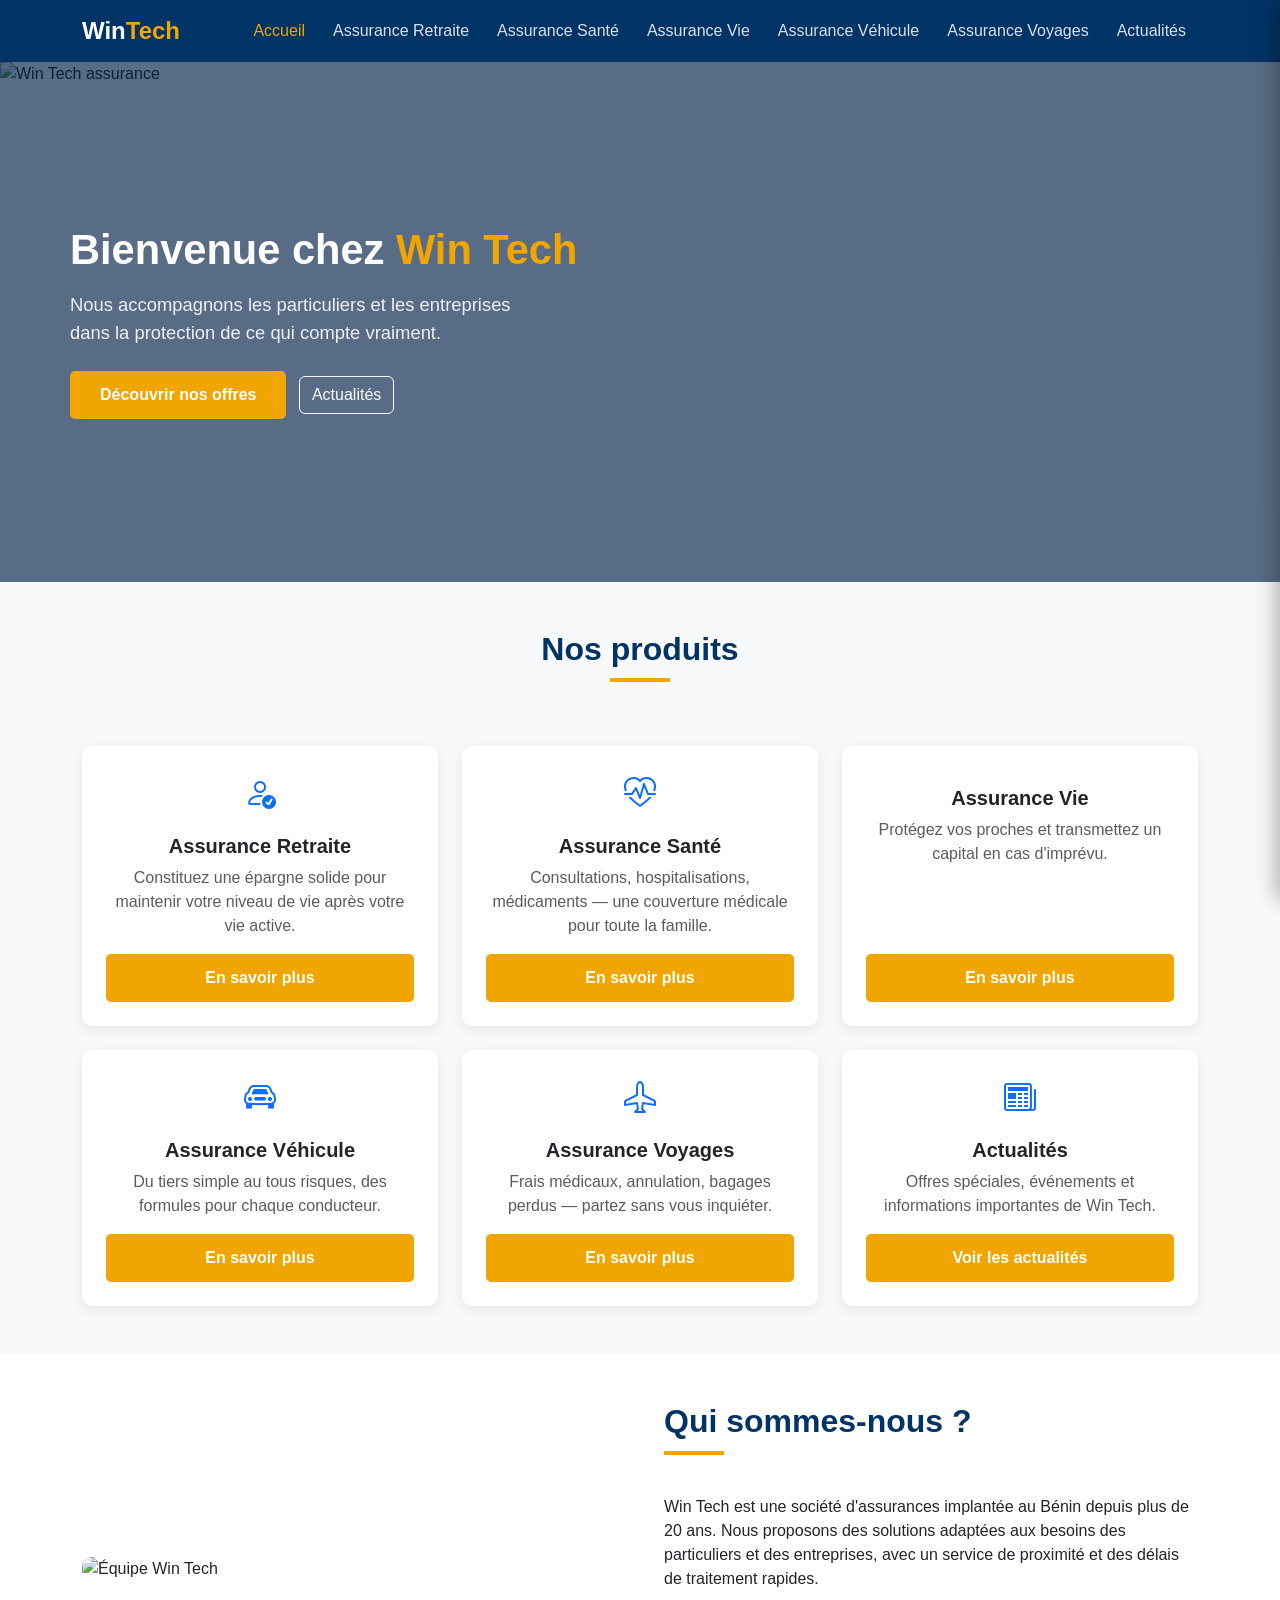
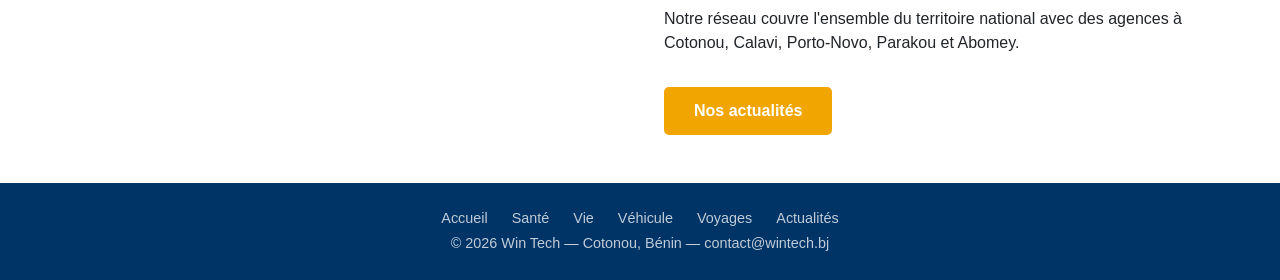
==== win-tech/index.html @ 6bd23926 "first commit" ====
<!DOCTYPE html>
<html lang="fr">
<head>
  <meta charset="UTF-8"/>
  <meta name="viewport" content="width=device-width, initial-scale=1.0"/>
  <title>Win Tech - Accueil</title>
  <link href="https://cdn.jsdelivr.net/npm/bootstrap@5.3.0/dist/css/bootstrap.min.css" rel="stylesheet"/>
  <link href="https://cdn.jsdelivr.net/npm/bootstrap-icons@1.10.5/font/bootstrap-icons.css" rel="stylesheet"/>
  <link href="css/style.css" rel="stylesheet"/>
</head>
<body>

  <nav class="navbar navbar-dark py-2">
    <div class="container d-flex align-items-center justify-content-between">
      <a class="navbar-brand" href="index.html">Win<span>Tech</span></a>
      <ul class="desktop-nav ms-auto">
        <li><a class="nav-link" href="index.html">Accueil</a></li>
        <li><a class="nav-link" href="retraite.html">Assurance Retraite</a></li>
        <li><a class="nav-link" href="sante.html">Assurance Santé</a></li>
        <li><a class="nav-link" href="vie.html">Assurance Vie</a></li>
        <li><a class="nav-link" href="vehicule.html">Assurance Véhicule</a></li>
        <li><a class="nav-link" href="voyages.html">Assurance Voyages</a></li>
        <li><a class="nav-link" href="actualites.html">Actualités</a></li>
      </ul>
      <button class="burger-btn" id="burgerBtn" aria-label="Menu">
        <span></span><span></span><span></span>
      </button>
    </div>
  </nav>

  <div class="drawer-overlay" id="drawerOverlay"></div>
  <div class="drawer" id="mobileDrawer">
    <div class="drawer-header">
      <a href="index.html" class="brand">Win<span>Tech</span></a>
      <button class="drawer-close" id="drawerClose">&#10005;</button>
    </div>
    <ul class="drawer-nav">
      <li><a href="index.html">Accueil</a></li>
      <li><a href="retraite.html">Assurance Retraite</a></li>
      <li><a href="sante.html">Assurance Santé</a></li>
      <li><a href="vie.html">Assurance Vie</a></li>
      <li><a href="vehicule.html">Assurance Véhicule</a></li>
      <li><a href="voyages.html">Assurance Voyages</a></li>
      <li><a href="actualites.html">Actualités</a></li>
    </ul>
  </div>

  <!-- HERO -->
  <section class="hero">
    <img src="images/hero-accueil.jpg" alt="Win Tech assurance" class="hero-bg"/>
    <div class="hero-overlay"></div>
    <div class="container hero-content">
      <h1>Bienvenue chez <span style="color:var(--accent)">Win Tech</span></h1>
      <p class="mt-3 mb-4">Nous accompagnons les particuliers et les entreprises<br/>dans la protection de ce qui compte vraiment.</p>
      <a href="sante.html" class="btn btn-accent me-2">Découvrir nos offres</a>
      <a href="actualites.html" class="btn btn-outline-light">Actualités</a>
    </div>
  </section>

  <!-- NOS PRODUITS -->
  <section class="py-5 bg-light">
    <div class="container text-center">
      <h2 class="section-title">Nos produits</h2>
      <div class="row g-4 mt-2">

        <div class="col-md-4 fade-in">
          <div class="card p-4 h-100">
            <i class="bi bi-person-check fs-2 text-primary mb-3"></i>
            <h5 class="fw-bold">Assurance Retraite</h5>
            <p class="text-muted">Constituez une épargne solide pour maintenir votre niveau de vie après votre vie active.</p>
            <a href="retraite.html" class="btn btn-accent mt-auto">En savoir plus</a>
          </div>
        </div>

        <div class="col-md-4 fade-in">
          <div class="card p-4 h-100">
            <i class="bi bi-heart-pulse fs-2 text-primary mb-3"></i>
            <h5 class="fw-bold">Assurance Santé</h5>
            <p class="text-muted">Consultations, hospitalisations, médicaments — une couverture médicale pour toute la famille.</p>
            <a href="sante.html" class="btn btn-accent mt-auto">En savoir plus</a>
          </div>
        </div>

        <div class="col-md-4 fade-in">
          <div class="card p-4 h-100">
            <i class="bi bi-shield-heart fs-2 text-primary mb-3"></i>
            <h5 class="fw-bold">Assurance Vie</h5>
            <p class="text-muted">Protégez vos proches et transmettez un capital en cas d'imprévu.</p>
            <a href="vie.html" class="btn btn-accent mt-auto">En savoir plus</a>
          </div>
        </div>

        <div class="col-md-4 fade-in">
          <div class="card p-4 h-100">
            <i class="bi bi-car-front fs-2 text-primary mb-3"></i>
            <h5 class="fw-bold">Assurance Véhicule</h5>
            <p class="text-muted">Du tiers simple au tous risques, des formules pour chaque conducteur.</p>
            <a href="vehicule.html" class="btn btn-accent mt-auto">En savoir plus</a>
          </div>
        </div>

        <div class="col-md-4 fade-in">
          <div class="card p-4 h-100">
            <i class="bi bi-airplane fs-2 text-primary mb-3"></i>
            <h5 class="fw-bold">Assurance Voyages</h5>
            <p class="text-muted">Frais médicaux, annulation, bagages perdus — partez sans vous inquiéter.</p>
            <a href="voyages.html" class="btn btn-accent mt-auto">En savoir plus</a>
          </div>
        </div>

        <div class="col-md-4 fade-in">
          <div class="card p-4 h-100">
            <i class="bi bi-newspaper fs-2 text-primary mb-3"></i>
            <h5 class="fw-bold">Actualités</h5>
            <p class="text-muted">Offres spéciales, événements et informations importantes de Win Tech.</p>
            <a href="actualites.html" class="btn btn-accent mt-auto">Voir les actualités</a>
          </div>
        </div>

      </div>
    </div>
  </section>

  <!-- A PROPOS -->
  <section class="py-5">
    <div class="container">
      <div class="row align-items-center g-5">
        <div class="col-md-6 fade-in">
          <img src="images/about.jpg" alt="Équipe Win Tech" class="section-img"/>
        </div>
        <div class="col-md-6 fade-in">
          <h2 class="section-title text-start">Qui sommes-nous ?</h2>
          <p>Win Tech est une société d'assurances implantée au Bénin depuis plus de 20 ans. Nous proposons des solutions adaptées aux besoins des particuliers et des entreprises, avec un service de proximité et des délais de traitement rapides.</p>
          <p class="mt-3">Notre réseau couvre l'ensemble du territoire national avec des agences à Cotonou, Calavi, Porto-Novo, Parakou et Abomey.</p>
          <a href="actualites.html" class="btn btn-accent mt-3">Nos actualités</a>
        </div>
      </div>
    </div>
  </section>

  <footer>
    <div class="container">
      <p class="mb-1">
        <a href="index.html">Accueil</a>
        <a href="sante.html">Santé</a>
        <a href="vie.html">Vie</a>
        <a href="vehicule.html">Véhicule</a>
        <a href="voyages.html">Voyages</a>
        <a href="actualites.html">Actualités</a>
      </p>
      <p class="mb-0">&copy; 2026 Win Tech — Cotonou, Bénin — contact@wintech.bj</p>
    </div>
  </footer>

  <button id="scrollTop" class="btn btn-accent" style="display:none;position:fixed;bottom:30px;right:30px;z-index:999;">
    <i class="bi bi-arrow-up"></i>
  </button>

  <script src="https://cdn.jsdelivr.net/npm/bootstrap@5.3.0/dist/js/bootstrap.bundle.min.js"></script>
  <script src="js/main.js"></script>
</body>
</html>
---- win-tech/css/style.css ----
:root {
  --primary: #003366;
  --secondary: #0077b6;
  --accent: #f0a500;
  --light: #f8f9fa;
  --dark: #212529;
}

body {
  font-family: 'Segoe UI', sans-serif;
  color: var(--dark);
}

/* NAVBAR */
.navbar {
  background-color: var(--primary) !important;
  position: relative;
  z-index: 1000;
}

.navbar-brand {
  font-weight: 700;
  font-size: 1.5rem;
  color: white !important;
}

.navbar-brand span {
  color: var(--accent);
}

/* Burger button */
.burger-btn {
  background: none;
  border: none;
  cursor: pointer;
  display: flex;
  flex-direction: column;
  justify-content: center;
  gap: 5px;
  padding: 6px;
  width: 40px;
  height: 40px;
}

.burger-btn span {
  display: block;
  height: 2px;
  background: white;
  border-radius: 2px;
  transition: transform 0.35s ease, opacity 0.25s ease, width 0.3s ease;
  transform-origin: center;
}

.burger-btn span:nth-child(1) { width: 24px; }
.burger-btn span:nth-child(2) { width: 18px; }
.burger-btn span:nth-child(3) { width: 24px; }

.burger-btn.open span:nth-child(1) {
  transform: translateY(7px) rotate(45deg);
  width: 24px;
}
.burger-btn.open span:nth-child(2) {
  opacity: 0;
  transform: scaleX(0);
}
.burger-btn.open span:nth-child(3) {
  transform: translateY(-7px) rotate(-45deg);
  width: 24px;
}

/* Desktop nav links */
.desktop-nav {
  display: flex;
  gap: 4px;
  list-style: none;
  margin: 0;
  padding: 0;
}

.desktop-nav .nav-link {
  color: rgba(255,255,255,0.85) !important;
  font-weight: 500;
  transition: color 0.2s;
  padding: 8px 12px;
}

.desktop-nav .nav-link:hover,
.desktop-nav .nav-link.active {
  color: var(--accent) !important;
}

/* DRAWER */
.drawer-overlay {
  position: fixed;
  inset: 0;
  background: rgba(0,0,0,0.5);
  z-index: 1100;
  opacity: 0;
  pointer-events: none;
  transition: opacity 0.35s ease;
}

.drawer-overlay.active {
  opacity: 1;
  pointer-events: all;
}

.drawer {
  position: fixed;
  top: 0;
  right: 0;
  width: 280px;
  height: 100%;
  background: var(--primary);
  z-index: 1200;
  transform: translateX(100%);
  transition: transform 0.4s cubic-bezier(0.4, 0, 0.2, 1);
  display: flex;
  flex-direction: column;
  padding: 0;
  box-shadow: -4px 0 20px rgba(0,0,0,0.3);
}

.drawer.open {
  transform: translateX(0);
}

.drawer-header {
  display: flex;
  align-items: center;
  justify-content: space-between;
  padding: 18px 20px;
  border-bottom: 1px solid rgba(255,255,255,0.1);
}

.drawer-header .brand {
  font-size: 1.3rem;
  font-weight: 700;
  color: white;
  text-decoration: none;
}

.drawer-header .brand span {
  color: var(--accent);
}

.drawer-close {
  background: none;
  border: none;
  color: white;
  font-size: 1.5rem;
  cursor: pointer;
  line-height: 1;
  padding: 4px 8px;
  border-radius: 4px;
  transition: background 0.2s;
}

.drawer-close:hover {
  background: rgba(255,255,255,0.1);
}

.drawer-nav {
  list-style: none;
  margin: 0;
  padding: 16px 0;
  flex: 1;
  overflow-y: auto;
}

.drawer-nav li {
  opacity: 0;
  transform: translateX(30px);
  transition: opacity 0.3s ease, transform 0.3s ease;
}

.drawer.open .drawer-nav li:nth-child(1) { transition-delay: 0.05s; opacity: 1; transform: translateX(0); }
.drawer.open .drawer-nav li:nth-child(2) { transition-delay: 0.10s; opacity: 1; transform: translateX(0); }
.drawer.open .drawer-nav li:nth-child(3) { transition-delay: 0.15s; opacity: 1; transform: translateX(0); }
.drawer.open .drawer-nav li:nth-child(4) { transition-delay: 0.20s; opacity: 1; transform: translateX(0); }
.drawer.open .drawer-nav li:nth-child(5) { transition-delay: 0.25s; opacity: 1; transform: translateX(0); }
.drawer.open .drawer-nav li:nth-child(6) { transition-delay: 0.30s; opacity: 1; transform: translateX(0); }
.drawer.open .drawer-nav li:nth-child(7) { transition-delay: 0.35s; opacity: 1; transform: translateX(0); }

.drawer-nav a {
  display: flex;
  align-items: center;
  padding: 14px 24px;
  color: rgba(255,255,255,0.85);
  text-decoration: none;
  font-weight: 500;
  font-size: 1rem;
  transition: background 0.2s, color 0.2s, padding-left 0.2s;
  border-left: 3px solid transparent;
}

.drawer-nav a:hover,
.drawer-nav a.active {
  background: rgba(255,255,255,0.07);
  color: var(--accent);
  border-left-color: var(--accent);
  padding-left: 30px;
}

@media (min-width: 992px) {
  .burger-btn { display: none; }
  .desktop-nav { display: flex !important; }
}

@media (max-width: 991px) {
  .desktop-nav { display: none !important; }
  .burger-btn { display: flex; }
}

/* HERO */
.hero {
  position: relative;
  min-height: 520px;
  display: flex;
  align-items: center;
  overflow: hidden;
}

.hero img.hero-bg {
  position: absolute;
  inset: 0;
  width: 100%;
  height: 100%;
  object-fit: cover;
  z-index: 0;
}

.hero-overlay {
  position: absolute;
  inset: 0;
  background: rgba(0, 30, 70, 0.65);
  z-index: 1;
}

.hero-content {
  position: relative;
  z-index: 2;
  color: white;
  padding: 80px 0;
}

.hero-content h1 {
  font-size: 2.6rem;
  font-weight: 700;
}

.hero-content p {
  font-size: 1.15rem;
  opacity: 0.9;
}

/* PAGE HEADER */
.page-header {
  position: relative;
  min-height: 280px;
  display: flex;
  align-items: center;
  overflow: hidden;
}

.page-header img.header-bg {
  position: absolute;
  inset: 0;
  width: 100%;
  height: 100%;
  object-fit: cover;
  z-index: 0;
}

.page-header-overlay {
  position: absolute;
  inset: 0;
  background: rgba(0, 30, 70, 0.70);
  z-index: 1;
}

.page-header-content {
  position: relative;
  z-index: 2;
  color: white;
  padding: 50px 0 30px;
}

.page-header-content h1 {
  font-size: 2.2rem;
  font-weight: 700;
}

/* BOUTONS */
.btn-accent {
  background-color: var(--accent);
  color: white;
  border: none;
  padding: 12px 30px;
  font-weight: 600;
  border-radius: 5px;
  transition: background-color 0.2s, color 0.2s;
}

.btn-accent:hover {
  background-color: #c98400;
  color: white;
}

/* SECTION IMAGE + TEXTE */
.section-img {
  width: 100%;
  height: 340px;
  object-fit: cover;
  border-radius: 10px;
}

/* CARDS */
.card {
  border: none;
  box-shadow: 0 4px 15px rgba(0,0,0,0.08);
  transition: transform 0.2s, box-shadow 0.2s;
  border-radius: 10px;
}

.card:hover {
  transform: translateY(-5px);
  box-shadow: 0 8px 25px rgba(0,0,0,0.15);
}

/* SECTION TITLE */
.section-title {
  color: var(--primary);
  font-weight: 700;
  position: relative;
  margin-bottom: 40px;
}

.section-title::after {
  content: '';
  display: block;
  width: 60px;
  height: 4px;
  background: var(--accent);
  margin: 10px auto 0;
}

.section-title.text-start::after {
  margin-left: 0;
}

/* ACTUALITES */
.news-card .badge {
  background-color: var(--accent);
  color: white;
}

.news-date {
  color: #888;
  font-size: 0.85rem;
}

/* FOOTER */
footer {
  background-color: var(--primary);
  color: rgba(255,255,255,0.75);
  padding: 25px 0;
  text-align: center;
  font-size: 0.9rem;
}

footer a {
  color: rgba(255,255,255,0.75);
  text-decoration: none;
  margin: 0 10px;
  transition: color 0.2s;
}

footer a:hover {
  color: var(--accent);
}

/* ANIMATIONS */
.fade-in {
  opacity: 0;
  transform: translateY(30px);
  transition: opacity 0.6s ease, transform 0.6s ease;
}

.fade-in.visible {
  opacity: 1;
  transform: translateY(0);
}
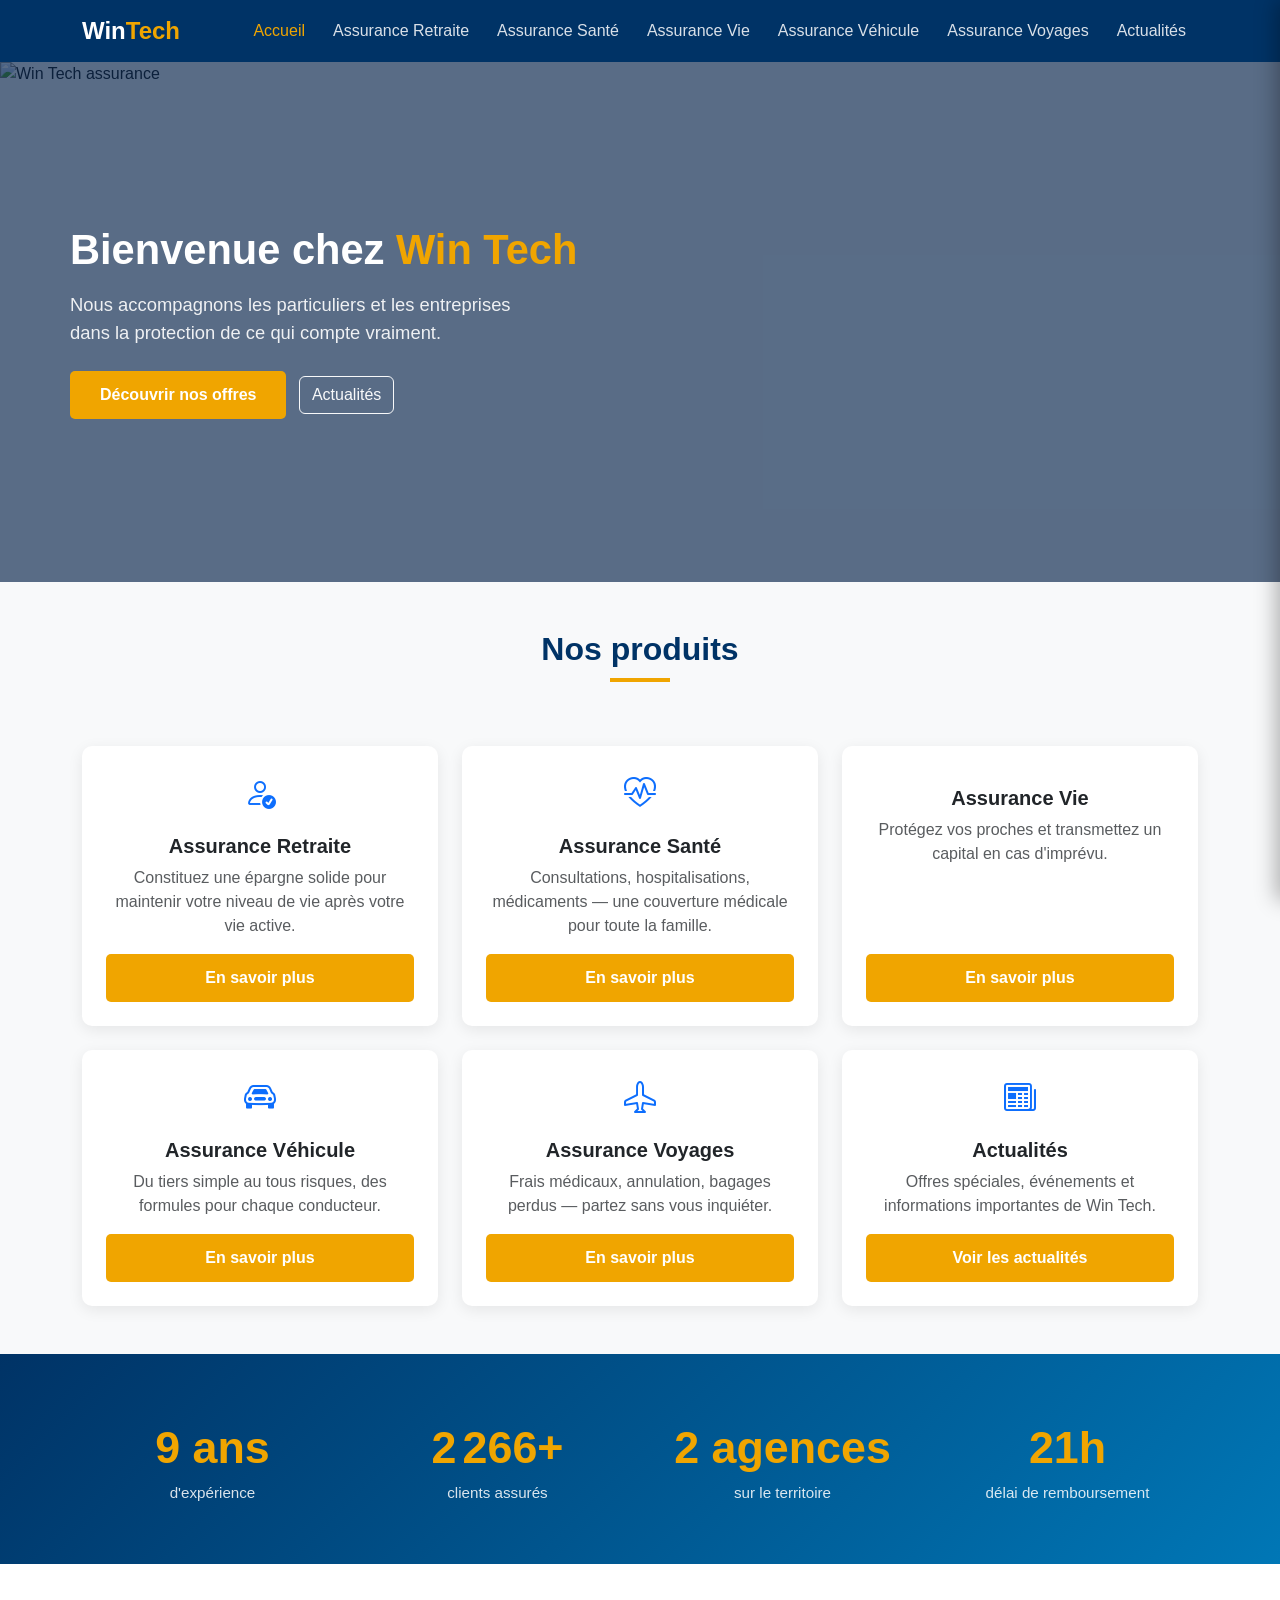
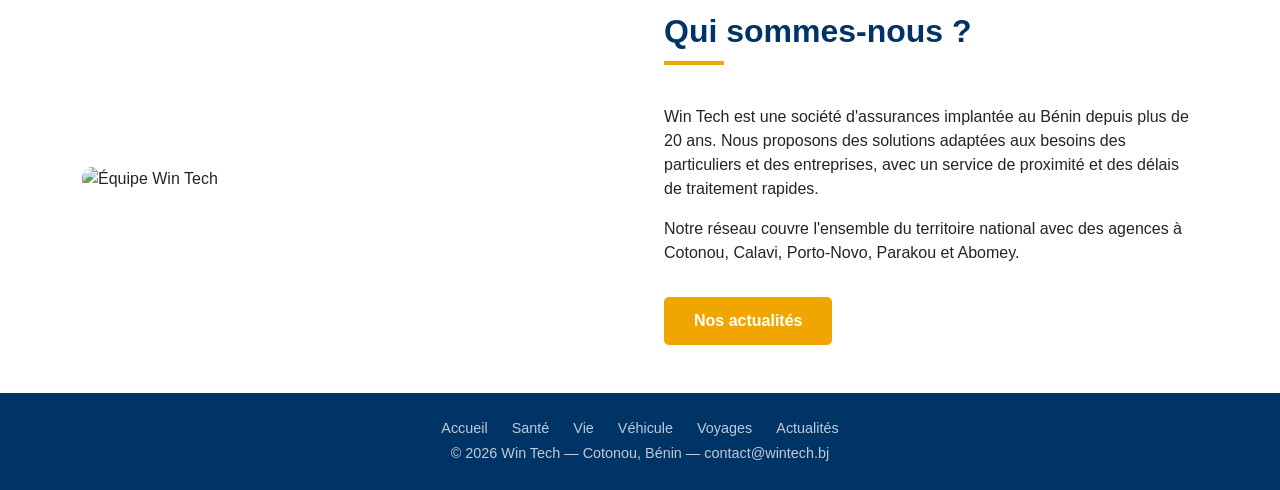
==== commit 9689e084: "mise à jour" ====
--- a/win-tech/index.html
+++ b/win-tech/index.html
@@ -1,4 +1,4 @@
-<!DOCTYPE html>
+﻿<!DOCTYPE html>
 <html lang="fr">
 <head>
   <meta charset="UTF-8"/>
@@ -121,6 +121,30 @@
     </div>
   </section>
 
+  <!-- COMPTEURS -->
+  <section class="stats-section">
+    <div class="container text-center">
+      <div class="row g-4">
+        <div class="col-6 col-md-3 stat-item slide-up">
+          <span class="counter" data-target="20" data-suffix=" ans">0</span>
+          <p>d'expérience</p>
+        </div>
+        <div class="col-6 col-md-3 stat-item slide-up">
+          <span class="counter" data-target="5000" data-suffix="+">0</span>
+          <p>clients assurés</p>
+        </div>
+        <div class="col-6 col-md-3 stat-item slide-up">
+          <span class="counter" data-target="5" data-suffix=" agences">0</span>
+          <p>sur le territoire</p>
+        </div>
+        <div class="col-6 col-md-3 stat-item slide-up">
+          <span class="counter" data-target="48" data-suffix="h">0</span>
+          <p>délai de remboursement</p>
+        </div>
+      </div>
+    </div>
+  </section>
+
   <!-- A PROPOS -->
   <section class="py-5">
     <div class="container">
@@ -128,8 +152,7 @@
         <div class="col-md-6 fade-in">
           <img src="images/about.jpg" alt="Équipe Win Tech" class="section-img"/>
         </div>
-        <div class="col-md-6 fade-in">
-          <h2 class="section-title text-start">Qui sommes-nous ?</h2>
+        <div class="col-md-6 fade-in">          <h2 class="section-title text-start">Qui sommes-nous ?</h2>
           <p>Win Tech est une société d'assurances implantée au Bénin depuis plus de 20 ans. Nous proposons des solutions adaptées aux besoins des particuliers et des entreprises, avec un service de proximité et des délais de traitement rapides.</p>
           <p class="mt-3">Notre réseau couvre l'ensemble du territoire national avec des agences à Cotonou, Calavi, Porto-Novo, Parakou et Abomey.</p>
           <a href="actualites.html" class="btn btn-accent mt-3">Nos actualités</a>
@@ -152,7 +175,7 @@
     </div>
   </footer>
 
-  <button id="scrollTop" class="btn btn-accent" style="display:none;position:fixed;bottom:30px;right:30px;z-index:999;">
+  <button id="scrollTop" class="btn btn-accent">
     <i class="bi bi-arrow-up"></i>
   </button>
 
@@ -160,3 +183,4 @@
   <script src="js/main.js"></script>
 </body>
 </html>
+
--- a/win-tech/css/style.css
+++ b/win-tech/css/style.css
@@ -381,13 +381,119 @@
 }
 
 /* ANIMATIONS */
-.fade-in {
-  opacity: 0;
-  transform: translateY(30px);
+.fade-in, .slide-left, .slide-right, .slide-up {
+  opacity: 0;
   transition: opacity 0.6s ease, transform 0.6s ease;
 }
 
-.fade-in.visible {
+.fade-in    { transform: translateY(28px); }
+.slide-left { transform: translateX(-40px); }
+.slide-right{ transform: translateX(40px); }
+.slide-up   { transform: translateY(40px); }
+
+.fade-in.visible,
+.slide-left.visible,
+.slide-right.visible,
+.slide-up.visible {
+  opacity: 1;
+  transform: translate(0);
+}
+
+/* PAGE TRANSITION */
+body {
+  opacity: 0;
+  transition: opacity 0.28s ease;
+}
+body.page-ready {
+  opacity: 1;
+}
+
+/* NAVBAR SCROLLED */
+.navbar {
+  transition: padding 0.3s ease, box-shadow 0.3s ease, background-color 0.3s ease;
+}
+.navbar-scrolled {
+  box-shadow: 0 2px 20px rgba(0,0,0,0.25);
+  padding-top: 4px !important;
+  padding-bottom: 4px !important;
+}
+
+/* CARDS hover bordure */
+.card {
+  border: none;
+  box-shadow: 0 4px 15px rgba(0,0,0,0.08);
+  transition: transform 0.25s ease, box-shadow 0.25s ease;
+  border-radius: 10px;
+}
+.card:hover {
+  transform: translateY(-6px);
+  box-shadow: 0 12px 30px rgba(0,0,0,0.13);
+}
+
+/* RIPPLE */
+.btn-accent, .btn-outline-primary {
+  position: relative;
+  overflow: hidden;
+}
+.ripple {
+  position: absolute;
+  border-radius: 50%;
+  background: rgba(255,255,255,0.35);
+  transform: scale(0);
+  animation: ripple-anim 0.6s linear;
+  pointer-events: none;
+}
+@keyframes ripple-anim {
+  to { transform: scale(4); opacity: 0; }
+}
+
+/* SCROLL TOP */
+#scrollTop {
+  display: none;
+  position: fixed;
+  bottom: 30px;
+  right: 30px;
+  z-index: 999;
+  opacity: 0;
+  transform: translateY(10px);
+  transition: opacity 0.3s ease, transform 0.3s ease;
+}
+#scrollTop.visible {
+  display: block;
   opacity: 1;
   transform: translateY(0);
 }
+
+/* COMPTEURS */
+.stats-section {
+  background: linear-gradient(135deg, var(--primary) 0%, var(--secondary) 100%);
+  color: white;
+  padding: 60px 0;
+}
+.stat-item .counter {
+  font-size: 2.8rem;
+  font-weight: 700;
+  color: var(--accent);
+  display: block;
+}
+.stat-item p {
+  opacity: 0.85;
+  margin: 0;
+  font-size: 0.95rem;
+}
+
+/* FORM VALIDATION */
+.form-control.is-valid,
+.form-select.is-valid {
+  border-color: #198754;
+  background-image: none;
+}
+.form-control.is-invalid,
+.form-select.is-invalid {
+  border-color: #dc3545;
+  background-image: none;
+}
+.invalid-feedback {
+  display: block;
+  font-size: 0.8rem;
+}
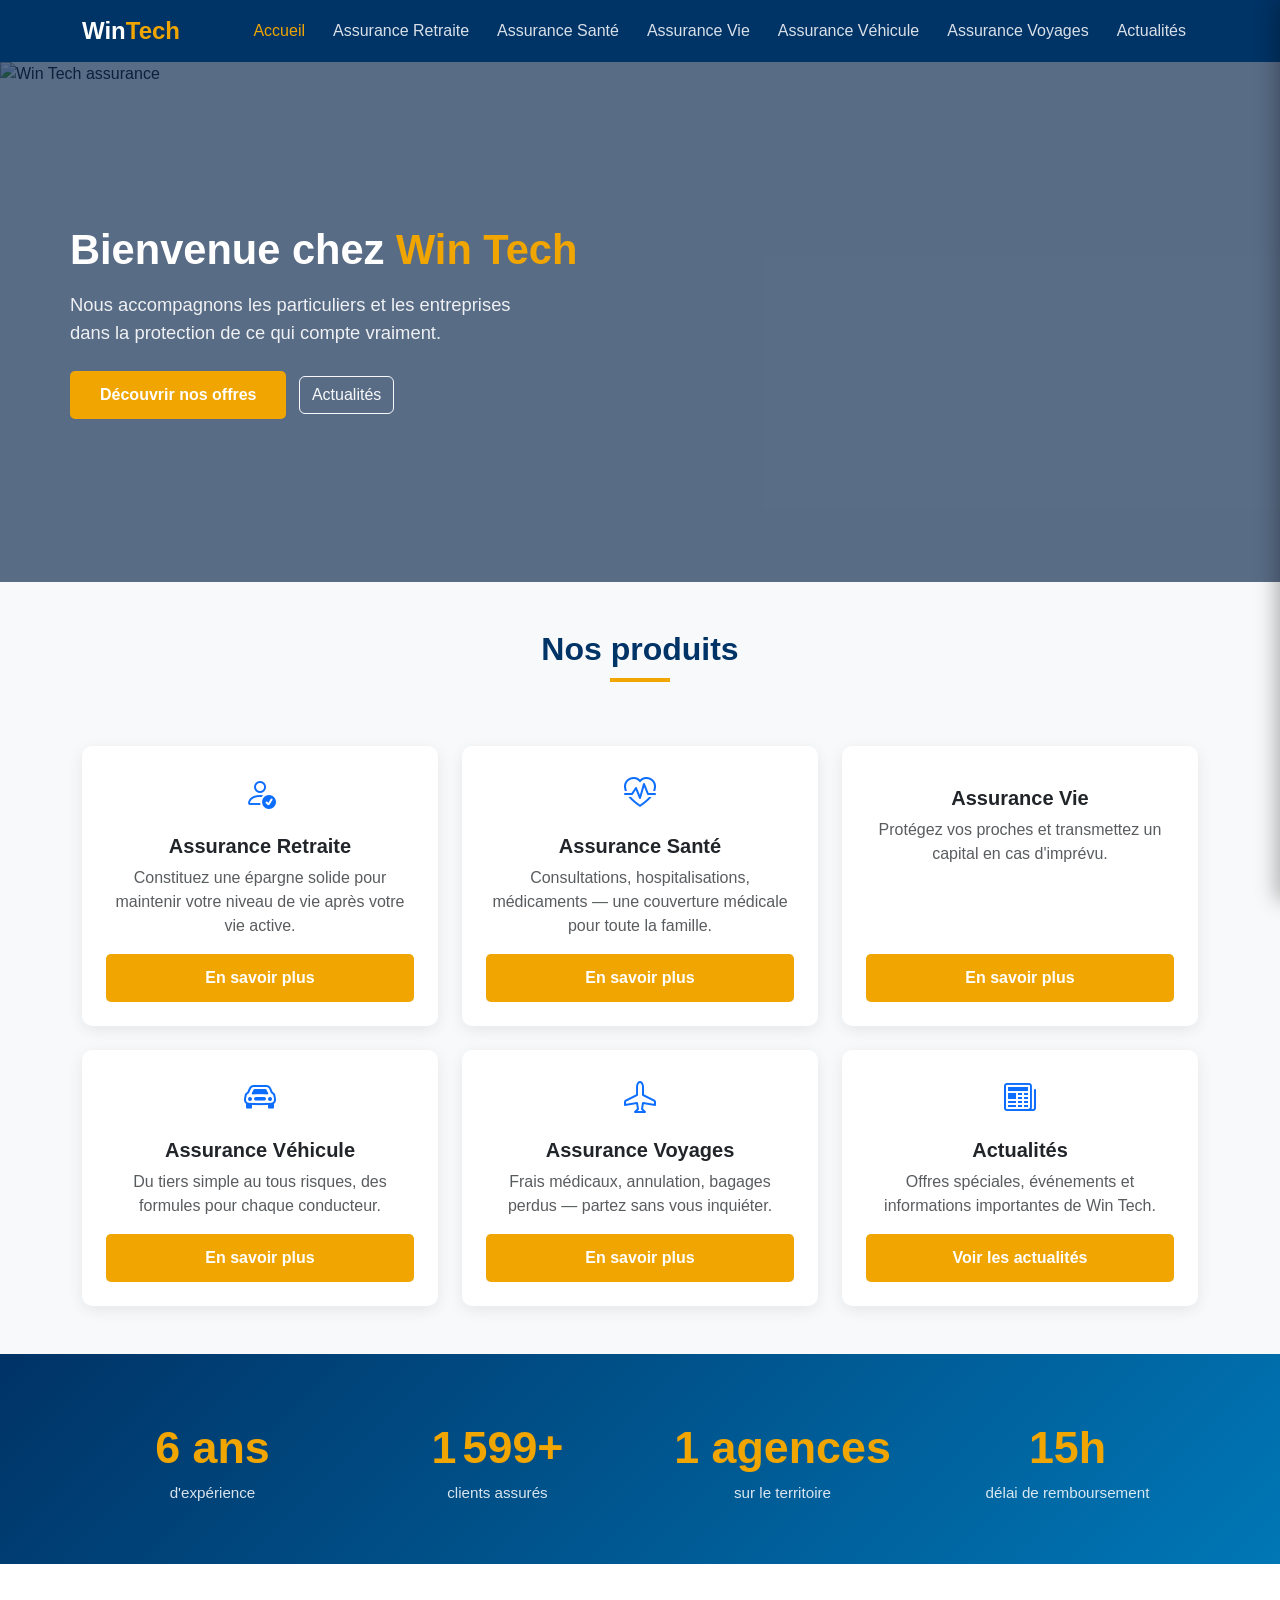
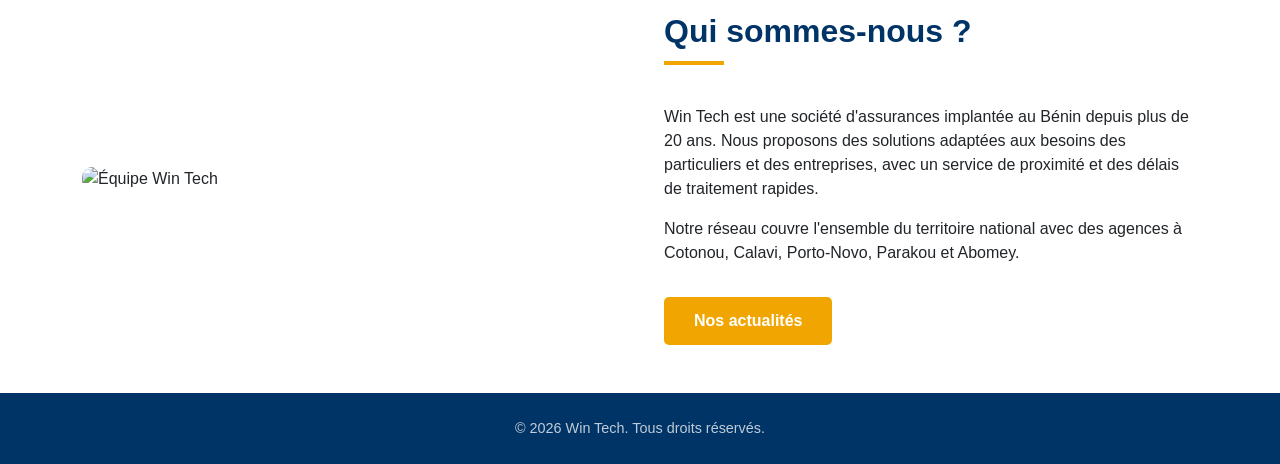
==== commit 0c47bd5d: "mise à jour" ====
--- a/win-tech/index.html
+++ b/win-tech/index.html
@@ -163,15 +163,7 @@
 
   <footer>
     <div class="container">
-      <p class="mb-1">
-        <a href="index.html">Accueil</a>
-        <a href="sante.html">Santé</a>
-        <a href="vie.html">Vie</a>
-        <a href="vehicule.html">Véhicule</a>
-        <a href="voyages.html">Voyages</a>
-        <a href="actualites.html">Actualités</a>
-      </p>
-      <p class="mb-0">&copy; 2026 Win Tech — Cotonou, Bénin — contact@wintech.bj</p>
+      <p class="mb-0">&copy; 2026 Win Tech. Tous droits réservés.</p>
     </div>
   </footer>
 
@@ -183,4 +175,3 @@
   <script src="js/main.js"></script>
 </body>
 </html>
-
--- a/win-tech/css/style.css
+++ b/win-tech/css/style.css
@@ -482,7 +482,37 @@
   font-size: 0.95rem;
 }
 
-/* FORM VALIDATION */
+/* STEPS */
+.step-circle {
+  width: 60px;
+  height: 60px;
+  border-radius: 50%;
+  background: var(--primary);
+  color: white;
+  font-size: 1.4rem;
+  font-weight: 700;
+  display: flex;
+  align-items: center;
+  justify-content: center;
+  margin: 0 auto;
+}
+
+/* ACCORDION */
+.accordion-button:not(.collapsed) {
+  color: var(--primary);
+  background-color: #f0f4ff;
+  box-shadow: none;
+}
+.accordion-button:focus {
+  box-shadow: none;
+}
+
+/* CTA SECTION */
+.cta-section {
+  background: linear-gradient(135deg, var(--primary) 0%, var(--secondary) 100%);
+  color: white;
+  padding: 70px 0;
+}
 .form-control.is-valid,
 .form-select.is-valid {
   border-color: #198754;
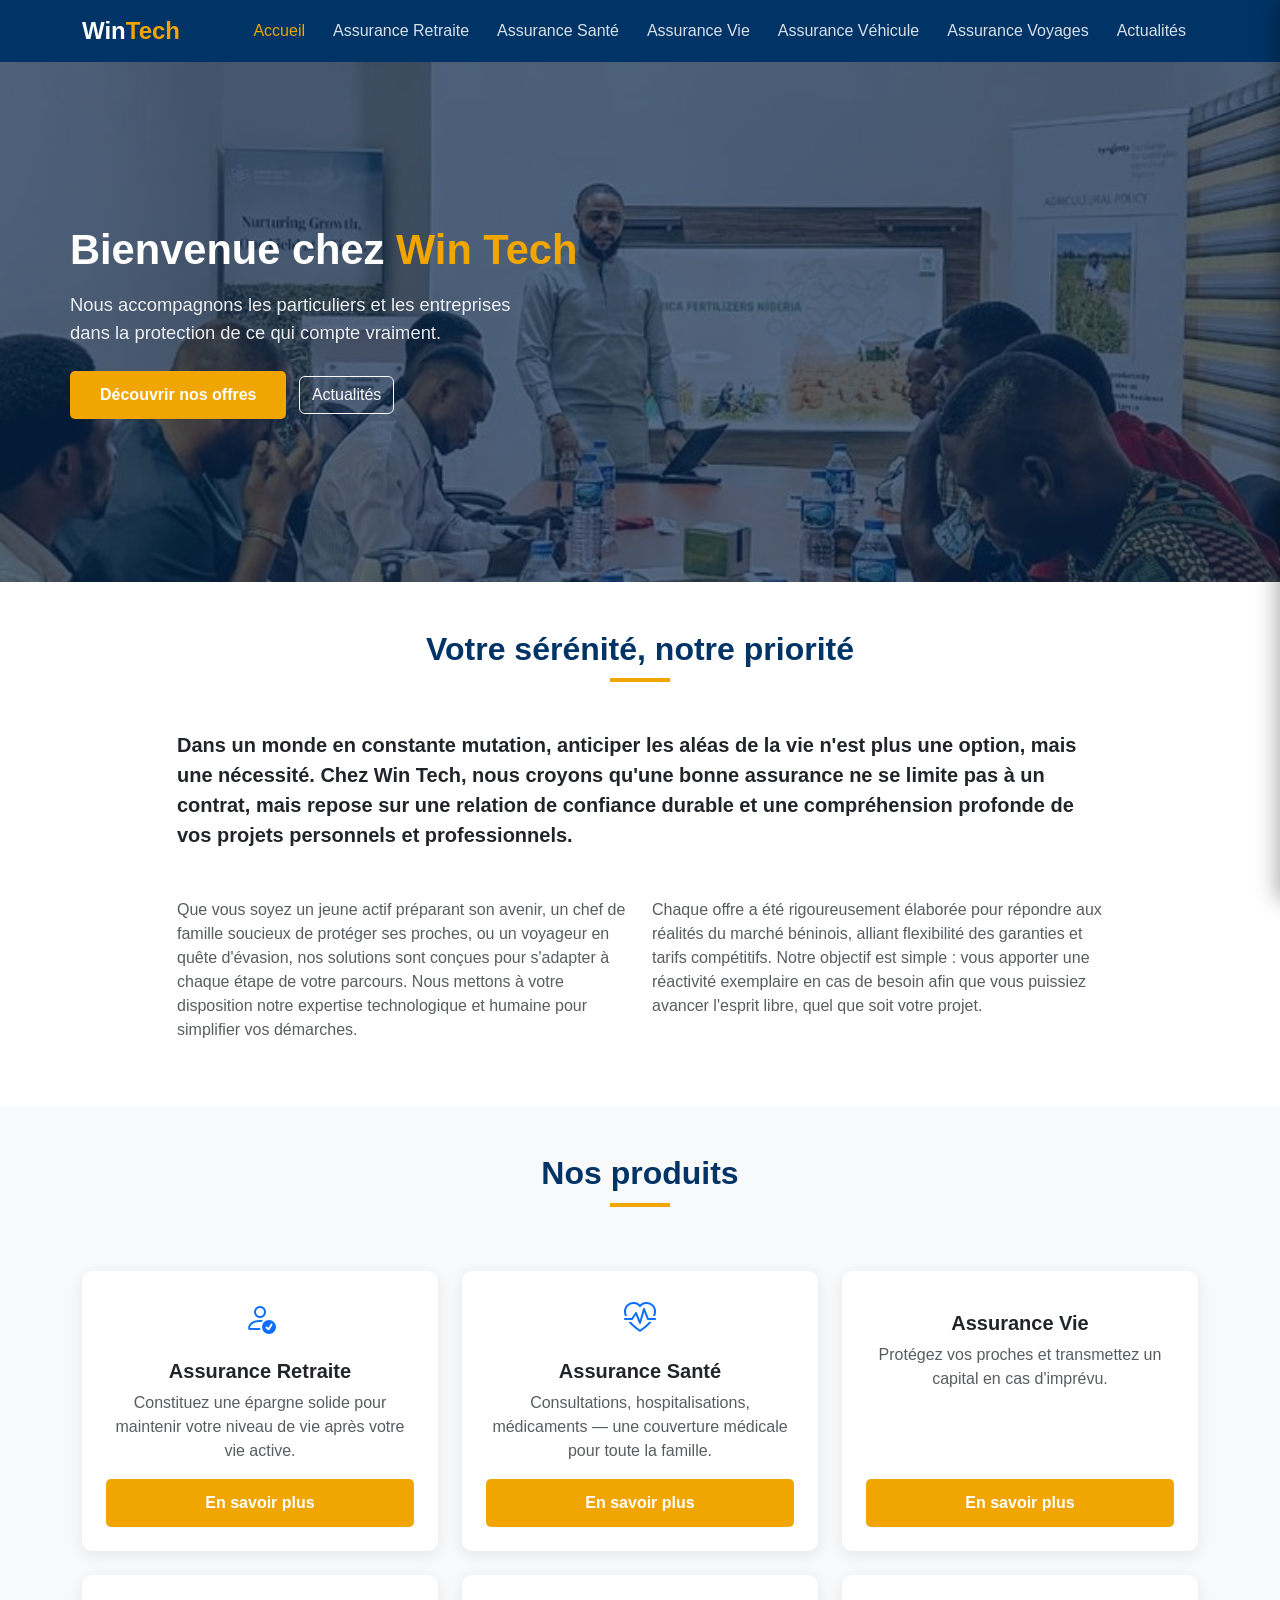
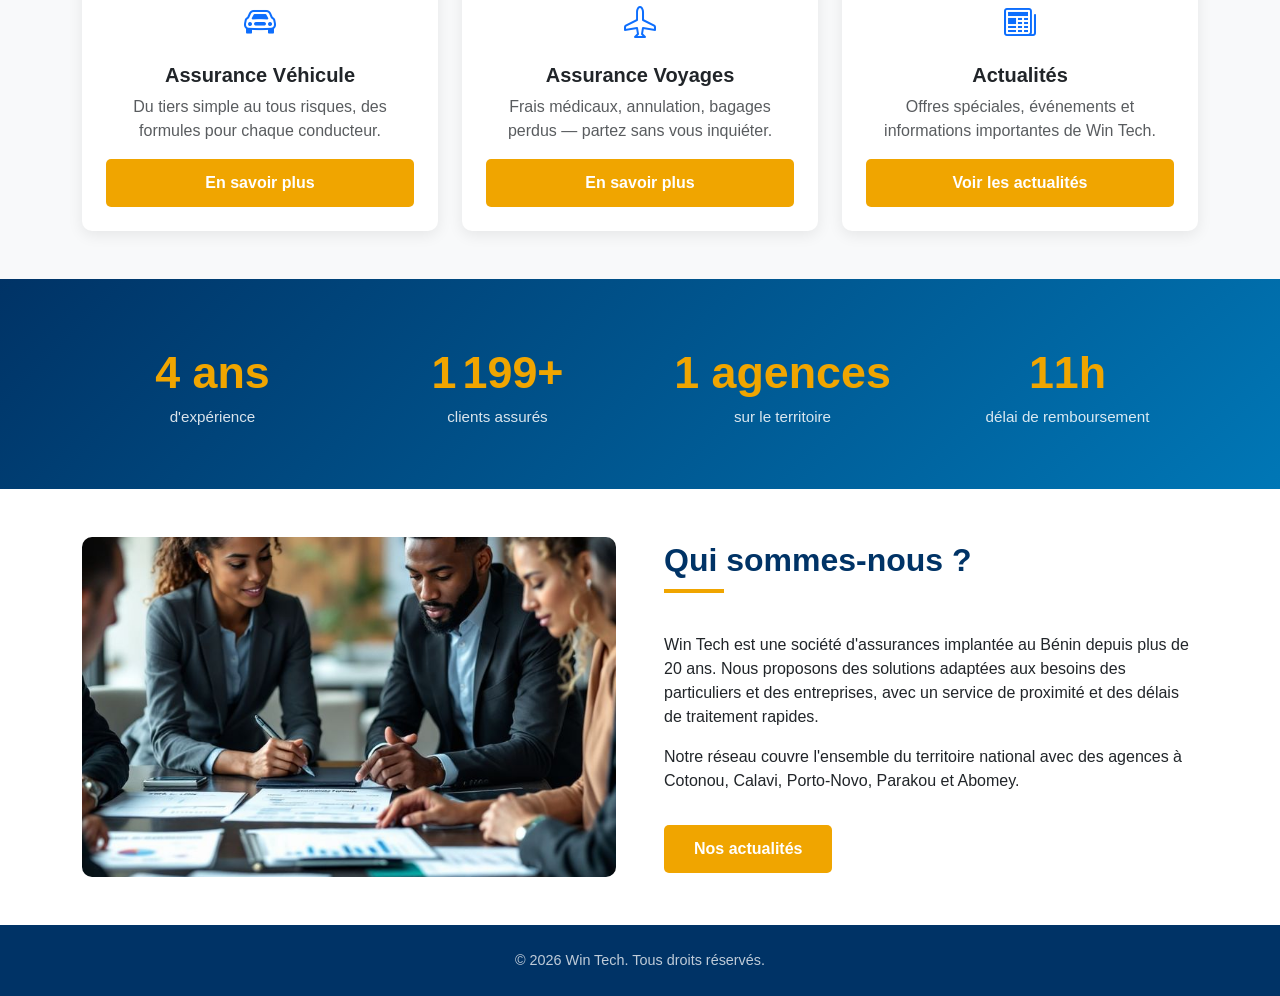
==== commit 78b813d4: "Images" ====
--- a/win-tech/index.html
+++ b/win-tech/index.html
@@ -57,6 +57,38 @@
     </div>
   </section>
 
+  <!-- SECTION INTRODUCTION-->
+  <section class="intro-section py-5">
+    <div class="container">
+      <div class="row justify-content-center">
+        <div class="col-lg-10">
+          <div class="text-center mb-5">
+            <h2 class="section-title">Votre sérénité, notre priorité</h2>
+          </div>
+          
+          <div class="intro-content">
+            <p class="lead text-dark fw-bold mb-4">
+              Dans un monde en constante mutation, anticiper les aléas de la vie n'est plus une option, mais une nécessité. Chez <strong>Win Tech</strong>, nous croyons qu'une bonne assurance ne se limite pas à un contrat, mais repose sur une relation de confiance durable et une compréhension profonde de vos projets personnels et professionnels.
+            </p>
+            
+            <div class="row g-4 mt-2">
+              <div class="col-md-6">
+                <p class="text-muted">
+                  Que vous soyez un jeune actif préparant son avenir, un chef de famille soucieux de protéger ses proches, ou un voyageur en quête d'évasion, nos solutions sont conçues pour s'adapter à chaque étape de votre parcours. Nous mettons à votre disposition notre expertise technologique et humaine pour simplifier vos démarches.
+                </p>
+              </div>
+              <div class="col-md-6">
+                <p class="text-muted">
+                  Chaque offre a été rigoureusement élaborée pour répondre aux réalités du marché béninois, alliant flexibilité des garanties et tarifs compétitifs. Notre objectif est simple : vous apporter une réactivité exemplaire en cas de besoin afin que vous puissiez avancer l'esprit libre, quel que soit votre projet.
+                </p>
+              </div>
+            </div>
+          </div>
+        </div>
+      </div>
+    </div>
+  </section>
+
   <!-- NOS PRODUITS -->
   <section class="py-5 bg-light">
     <div class="container text-center">
